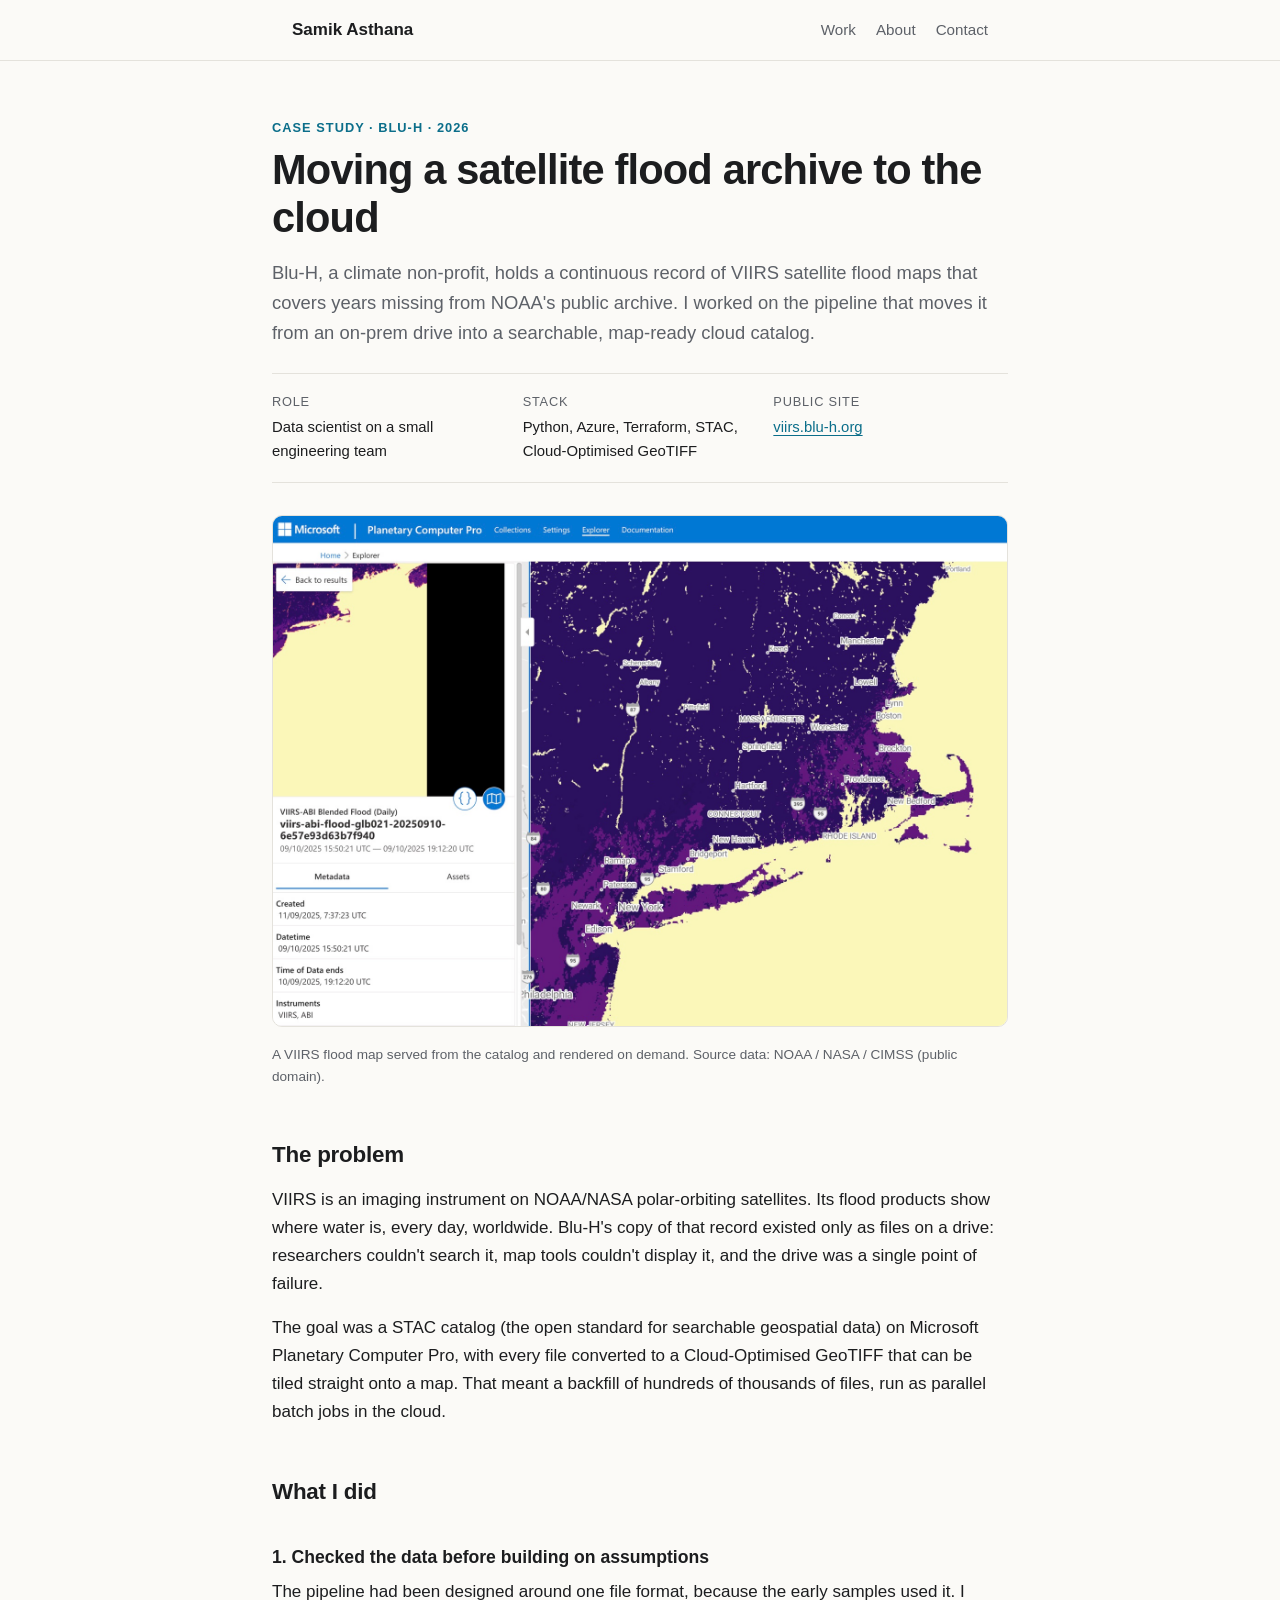
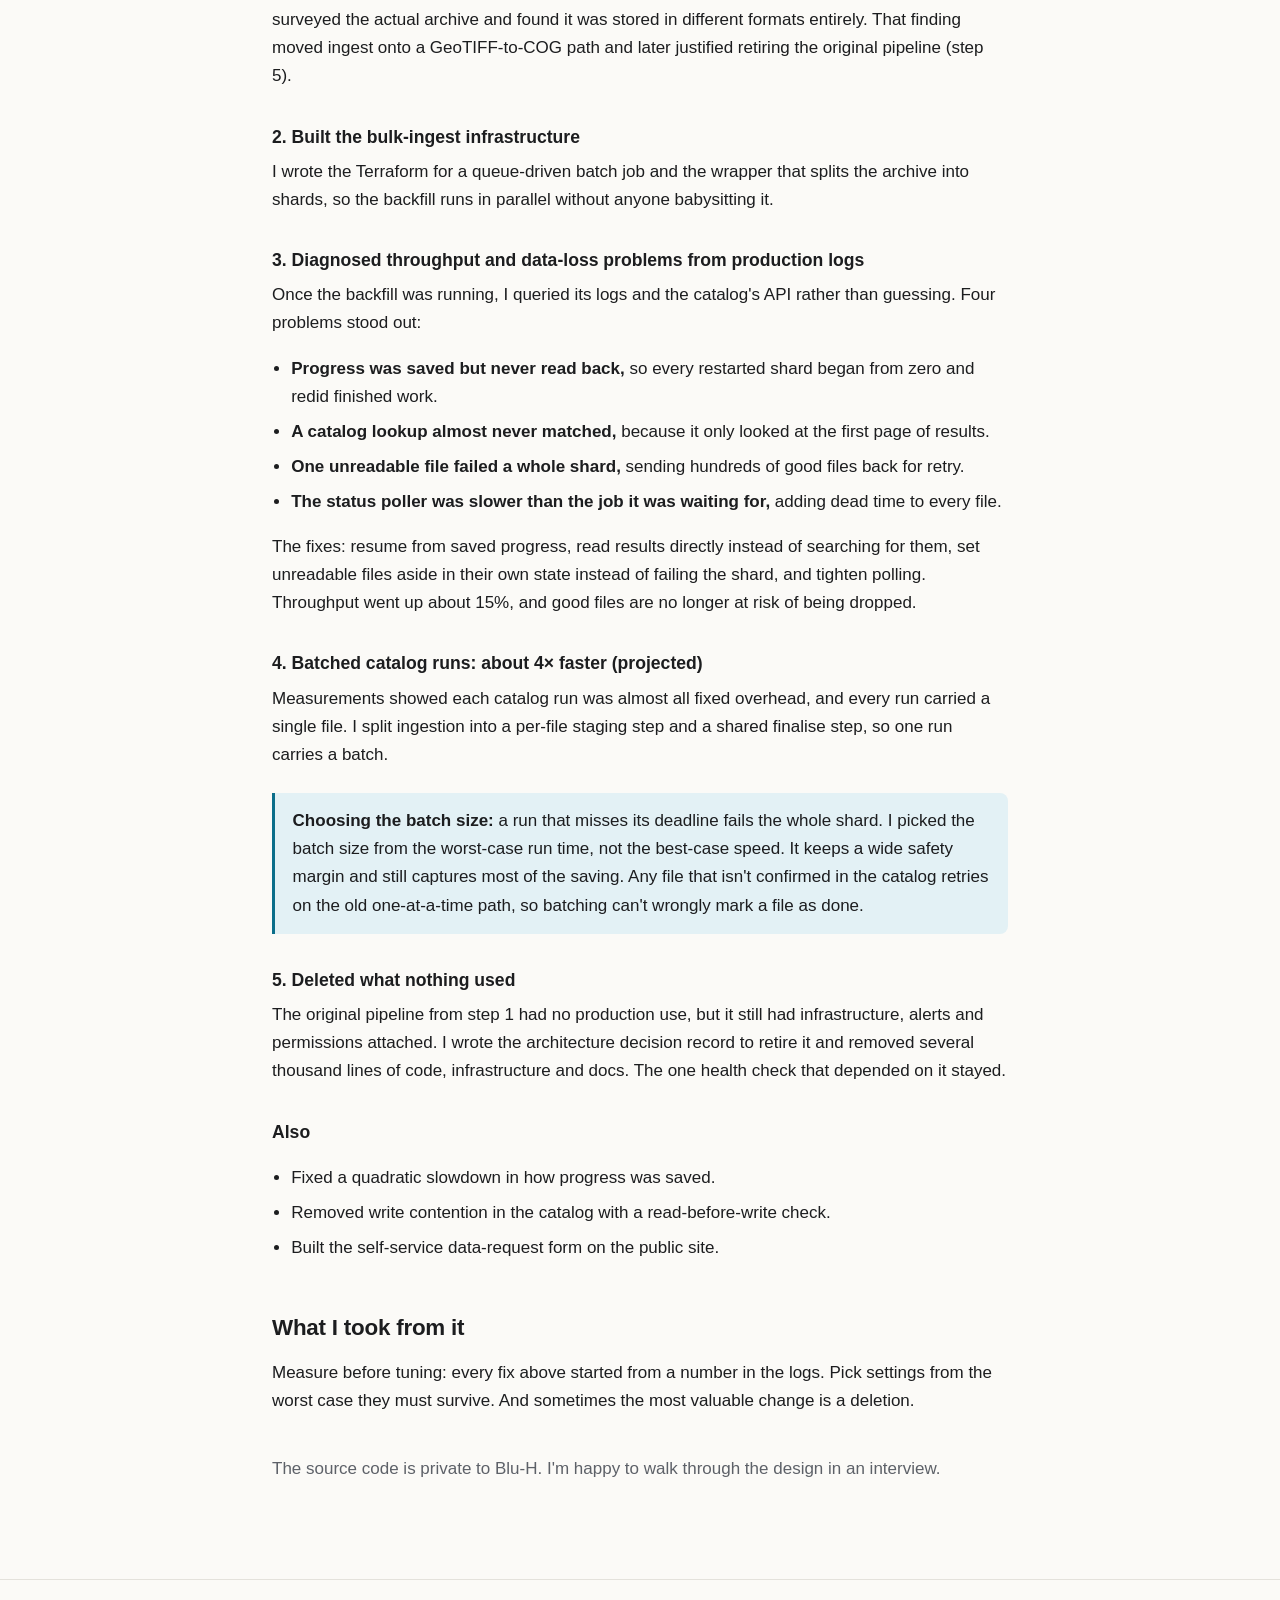
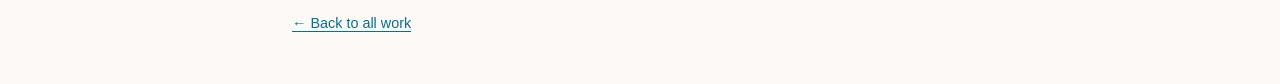
==== projects/viirs.html @ 86e8bbc4 "Portfolio site with VIIRS case study Co-Authored-By: Claude Opus 5.5 <noreply@anthropic.com>" ====
<!doctype html>
<html lang="en">
<head>
  <meta charset="utf-8">
  <meta name="viewport" content="width=device-width, initial-scale=1">
  <title>VIIRS Archive Migration · Samik Asthana</title>
  <meta name="description" content="Case study: a bulk ingestion pipeline moving a VIIRS satellite flood archive into a cloud STAC catalog.">
  <link rel="stylesheet" href="../assets/style.css">
</head>
<body>
  <header class="site-header">
    <div class="wrap">
      <a class="name" href="../">Samik Asthana</a>
      <nav>
        <a href="../#work">Work</a>
        <a href="../#about">About</a>
        <a href="../#contact">Contact</a>
      </nav>
    </div>
  </header>

  <main class="wrap case">
    <div class="eyebrow">Case study · Blu-H · 2026</div>
    <h1>Moving a satellite flood archive to the cloud</h1>
    <p class="lede">
      Blu-H, a climate non-profit, holds a continuous record of VIIRS satellite flood maps that covers
      years missing from NOAA's public archive. I worked on the pipeline that moves it from an on-prem
      drive into a searchable, map-ready cloud catalog.
    </p>

    <dl class="meta">
      <div><dt>Role</dt><dd>Data scientist on a small engineering team</dd></div>
      <div><dt>Stack</dt><dd>Python, Azure, Terraform, STAC, Cloud-Optimised GeoTIFF</dd></div>
      <div><dt>Public site</dt><dd><a href="https://viirs.blu-h.org">viirs.blu-h.org</a></dd></div>
    </dl>

    <figure>
      <img src="../assets/viirs-flood-explorer.jpg" width="1600" height="1112"
           alt="VIIRS-ABI blended flood map rendered over the US Northeast in the Planetary Computer Pro Explorer">
      <figcaption>A VIIRS flood map served from the catalog and rendered on demand. Source data: NOAA / NASA / CIMSS (public domain).</figcaption>
    </figure>

    <h2>The problem</h2>
    <p>
      VIIRS is an imaging instrument on NOAA/NASA polar-orbiting satellites. Its flood products show where
      water is, every day, worldwide. Blu-H's copy of that record existed only as files on a drive:
      researchers couldn't search it, map tools couldn't display it, and the drive was a single point of
      failure.
    </p>
    <p>
      The goal was a STAC catalog (the open standard for searchable geospatial data) on Microsoft
      Planetary Computer Pro, with every file converted to a Cloud-Optimised GeoTIFF that can be tiled
      straight onto a map. That meant a backfill of hundreds of thousands of files, run as parallel batch
      jobs in the cloud.
    </p>

    <h2>What I did</h2>

    <h3>1. Checked the data before building on assumptions</h3>
    <p>
      The pipeline had been designed around one file format, because the early samples used it. I surveyed
      the actual archive and found it was stored in different formats entirely. That finding moved ingest
      onto a GeoTIFF-to-COG path and later justified retiring the original pipeline (step 5).
    </p>

    <h3>2. Built the bulk-ingest infrastructure</h3>
    <p>
      I wrote the Terraform for a queue-driven batch job and the wrapper that splits the archive into
      shards, so the backfill runs in parallel without anyone babysitting it.
    </p>

    <h3>3. Diagnosed throughput and data-loss problems from production logs</h3>
    <p>
      Once the backfill was running, I queried its logs and the catalog's API rather than guessing. Four
      problems stood out:
    </p>
    <ul>
      <li><strong>Progress was saved but never read back,</strong> so every restarted shard began from
        zero and redid finished work.</li>
      <li><strong>A catalog lookup almost never matched,</strong> because it only looked at the first page
        of results.</li>
      <li><strong>One unreadable file failed a whole shard,</strong> sending hundreds of good files back
        for retry.</li>
      <li><strong>The status poller was slower than the job it was waiting for,</strong> adding dead time
        to every file.</li>
    </ul>
    <p>
      The fixes: resume from saved progress, read results directly instead of searching for them, set
      unreadable files aside in their own state instead of failing the shard, and tighten polling.
      Throughput went up about 15%, and good files are no longer at risk of being dropped.
    </p>

    <h3>4. Batched catalog runs: about 4× faster (projected)</h3>
    <p>
      Measurements showed each catalog run was almost all fixed overhead, and every run carried a single
      file. I split ingestion into a per-file staging step and a shared finalise step, so one run carries
      a batch.
    </p>
    <div class="callout">
      <p>
        <strong>Choosing the batch size:</strong> a run that misses its deadline fails the whole shard. I
        picked the batch size from the worst-case run time, not the best-case speed. It keeps a wide safety
        margin and still captures most of the saving. Any file that isn't confirmed in the catalog retries
        on the old one-at-a-time path, so batching can't wrongly mark a file as done.
      </p>
    </div>

    <h3>5. Deleted what nothing used</h3>
    <p>
      The original pipeline from step 1 had no production use, but it still had infrastructure, alerts
      and permissions attached. I wrote the architecture decision record to retire it and removed several
      thousand lines of code, infrastructure and docs. The one health check that depended on it stayed.
    </p>

    <h3>Also</h3>
    <ul>
      <li>Fixed a quadratic slowdown in how progress was saved.</li>
      <li>Removed write contention in the catalog with a read-before-write check.</li>
      <li>Built the self-service data-request form on the public site.</li>
    </ul>

    <h2>What I took from it</h2>
    <p>
      Measure before tuning: every fix above started from a number in the logs. Pick settings from the
      worst case they must survive. And sometimes the most valuable change is a deletion.
    </p>

    <p class="muted" style="margin-top:2.5rem">
      The source code is private to Blu-H. I'm happy to walk through the design in an interview.
    </p>
  </main>

  <footer class="site-footer">
    <div class="wrap"><a href="../">← Back to all work</a></div>
  </footer>
</body>
</html>
---- assets/style.css ----
:root {
  --bg: #fbfaf7;
  --surface: #ffffff;
  --text: #1c1d1f;
  --muted: #5d6168;
  --line: #e4e2dc;
  --accent: #0b6e8a;
  --accent-soft: #e3f1f5;
  --max: 46rem;
}

@media (prefers-color-scheme: dark) {
  :root {
    --bg: #121416;
    --surface: #1a1d20;
    --text: #e8e9ea;
    --muted: #a0a5ab;
    --line: #2b2f33;
    --accent: #5cc3df;
    --accent-soft: #15303a;
  }
}

* { box-sizing: border-box; }

html { -webkit-text-size-adjust: 100%; }

body {
  margin: 0;
  background: var(--bg);
  color: var(--text);
  font: 17px/1.65 -apple-system, BlinkMacSystemFont, "Segoe UI", Inter, Roboto, sans-serif;
}

a { color: var(--accent); text-underline-offset: 3px; }
a:hover { text-decoration-thickness: 2px; }

.wrap { max-width: var(--max); margin: 0 auto; padding: 0 1.25rem; }

/* Header */
.site-header { border-bottom: 1px solid var(--line); }
.site-header .wrap {
  display: flex; justify-content: space-between; align-items: center;
  height: 3.75rem; gap: 1rem;
}
.site-header .name { font-weight: 650; color: var(--text); text-decoration: none; }
.site-header nav { display: flex; gap: 1.25rem; font-size: 0.95rem; }
.site-header nav a { color: var(--muted); text-decoration: none; }
.site-header nav a:hover { color: var(--text); }

/* Type */
h1 { font-size: clamp(1.9rem, 5vw, 2.6rem); line-height: 1.15; letter-spacing: -0.02em; margin: 0 0 1rem; }
h2 { font-size: 1.4rem; letter-spacing: -0.01em; margin: 3rem 0 0.75rem; }
h3 { font-size: 1.1rem; margin: 2rem 0 0.4rem; }
p { margin: 0 0 1rem; }
.lede { font-size: 1.15rem; color: var(--muted); }
.eyebrow {
  font-size: 0.8rem; font-weight: 600; letter-spacing: 0.08em;
  text-transform: uppercase; color: var(--accent); margin-bottom: 0.5rem;
}
.muted { color: var(--muted); }
code { font-size: 0.9em; background: var(--accent-soft); padding: 0.1em 0.35em; border-radius: 4px; }

/* Hero */
.hero { padding: 4.5rem 0 2.5rem; }
.links { display: flex; flex-wrap: wrap; gap: 0.6rem; margin-top: 1.5rem; }
.btn {
  display: inline-block; padding: 0.5rem 1rem; border-radius: 8px;
  border: 1px solid var(--line); background: var(--surface);
  color: var(--text); text-decoration: none; font-size: 0.95rem; font-weight: 500;
}
.btn:hover { border-color: var(--accent); }
.btn.primary { background: var(--accent); border-color: var(--accent); color: var(--bg); }

/* Project card */
.project {
  display: block; margin: 1.25rem 0 0; border: 1px solid var(--line); border-radius: 12px;
  background: var(--surface); overflow: hidden; color: inherit; text-decoration: none;
  transition: border-color 0.15s;
}
.project:hover { border-color: var(--accent); }
.project img { display: block; width: 100%; height: auto; border-bottom: 1px solid var(--line); }
.project .body { padding: 1.25rem 1.4rem 1.4rem; }
.project h3 { margin: 0 0 0.4rem; font-size: 1.25rem; }
.project .more { color: var(--accent); font-weight: 550; }

/* Tags */
.tags { display: flex; flex-wrap: wrap; gap: 0.4rem; margin: 0.9rem 0; padding: 0; list-style: none; }
.tags li {
  font-size: 0.8rem; padding: 0.15rem 0.6rem; border-radius: 999px;
  background: var(--accent-soft); color: var(--text);
}

/* Stats */
.stats {
  display: grid; grid-template-columns: repeat(auto-fit, minmax(10rem, 1fr));
  gap: 0.75rem; margin: 1.5rem 0;
}
.stat { border: 1px solid var(--line); border-radius: 10px; padding: 0.9rem 1rem; background: var(--surface); }
.stat b { display: block; font-size: 1.45rem; letter-spacing: -0.01em; }
.stat span { font-size: 0.88rem; color: var(--muted); line-height: 1.4; display: block; }

/* Case study */
.case { padding: 3.5rem 0 1rem; }
.meta {
  display: grid; grid-template-columns: repeat(auto-fit, minmax(12rem, 1fr));
  gap: 1rem; padding: 1.1rem 0; margin: 1.5rem 0;
  border-top: 1px solid var(--line); border-bottom: 1px solid var(--line); font-size: 0.93rem;
}
.meta dt { color: var(--muted); font-size: 0.8rem; text-transform: uppercase; letter-spacing: 0.06em; }
.meta dd { margin: 0.15rem 0 0; }
figure { margin: 2rem 0; }
figure img { width: 100%; height: auto; border-radius: 10px; border: 1px solid var(--line); }
figcaption { font-size: 0.85rem; color: var(--muted); margin-top: 0.5rem; }
.case ul { padding-left: 1.2rem; }
.case li { margin-bottom: 0.45rem; }
.callout {
  border-left: 3px solid var(--accent); background: var(--accent-soft);
  padding: 0.9rem 1.1rem; border-radius: 0 8px 8px 0; margin: 1.5rem 0;
}
.callout p:last-child { margin: 0; }

/* Footer */
.site-footer { border-top: 1px solid var(--line); margin-top: 4rem; padding: 2rem 0 3rem; font-size: 0.9rem; color: var(--muted); }

@media (max-width: 30rem) {
  body { font-size: 16px; }
  .site-header nav { gap: 0.9rem; }
  .hero { padding-top: 3rem; }
}
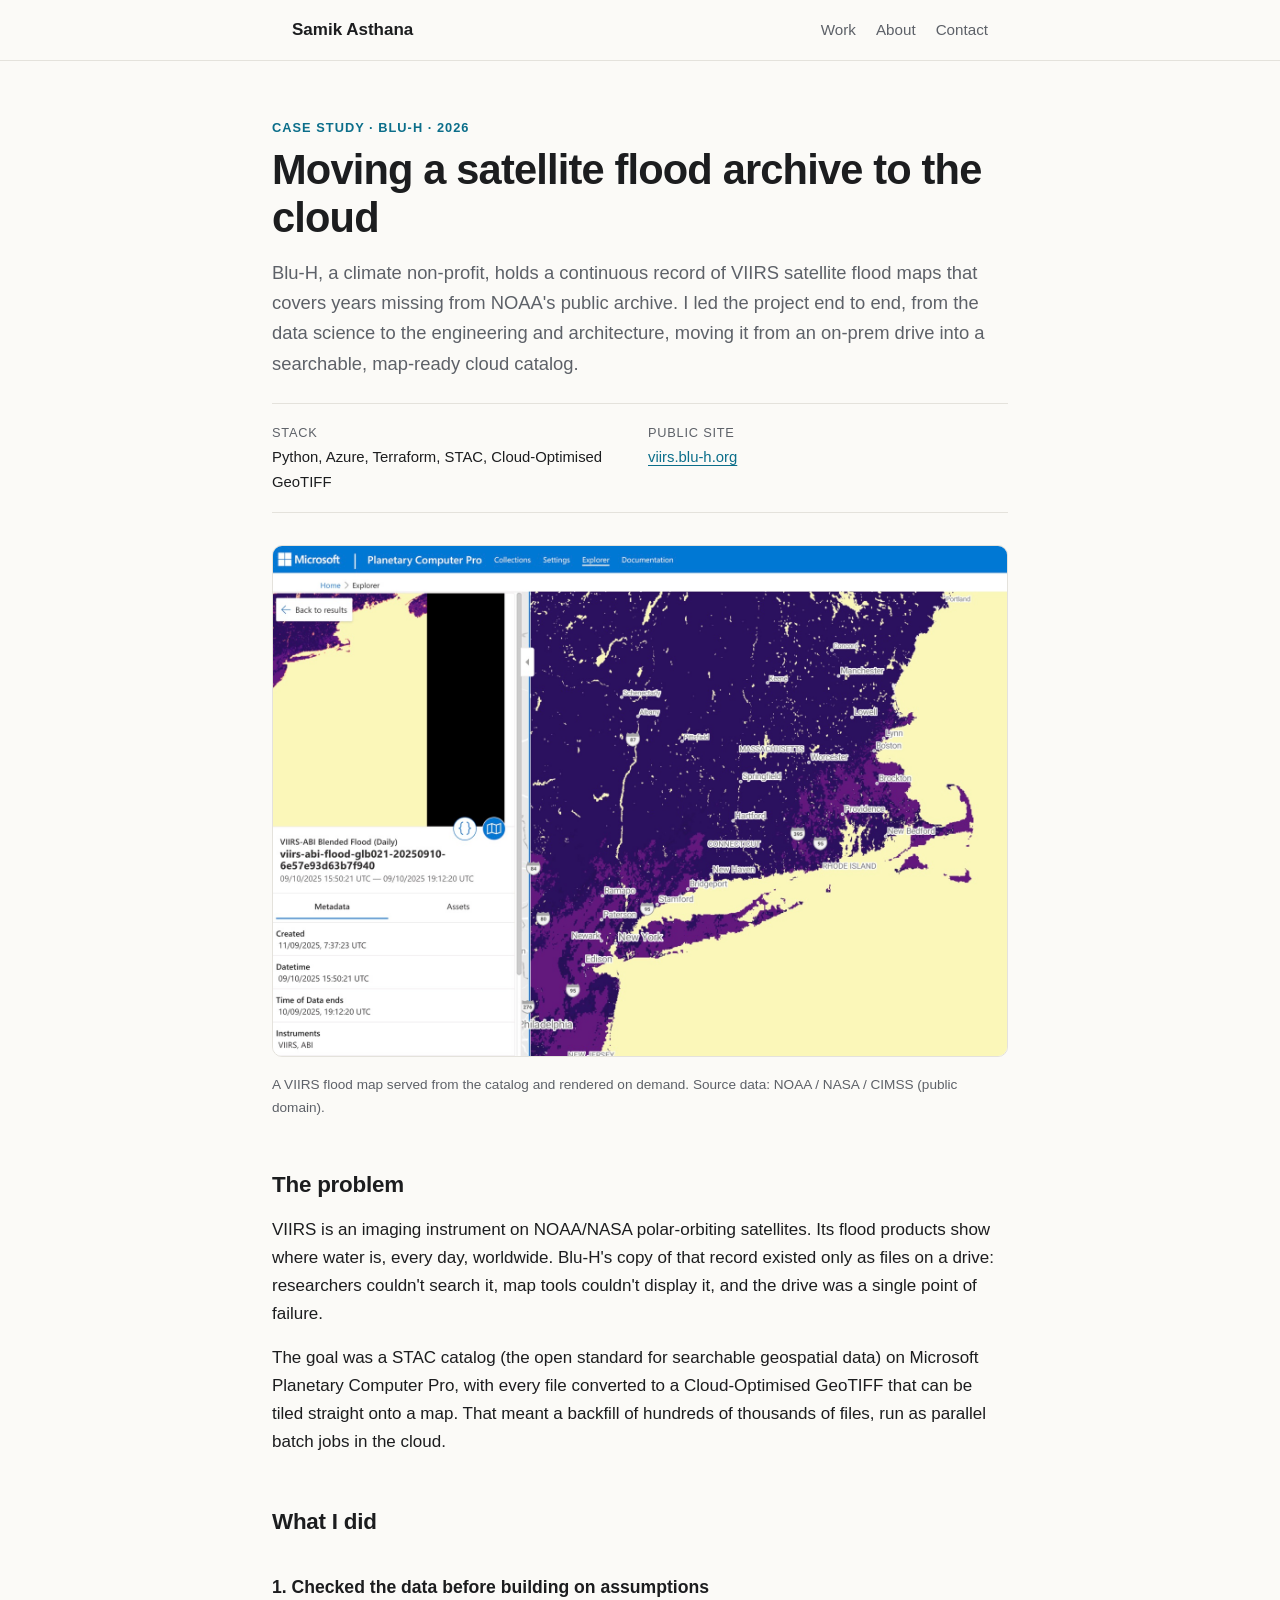
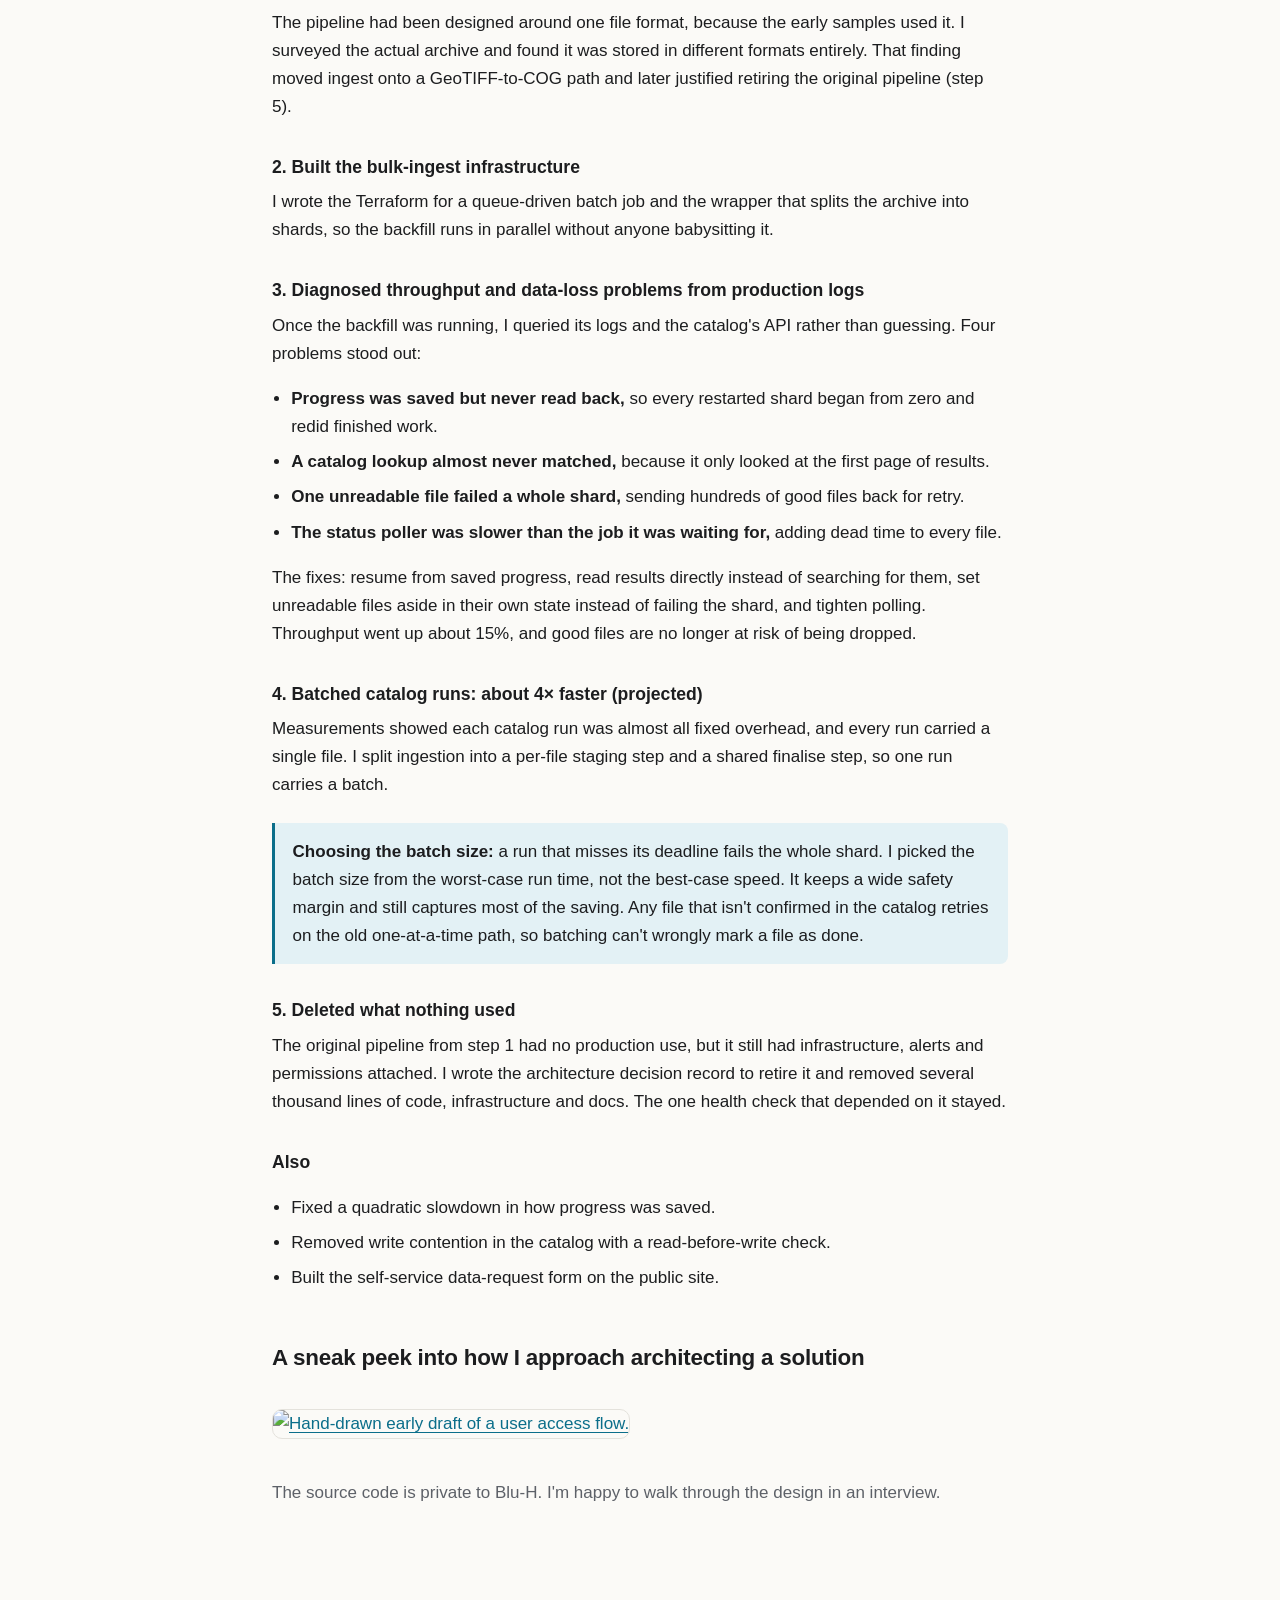
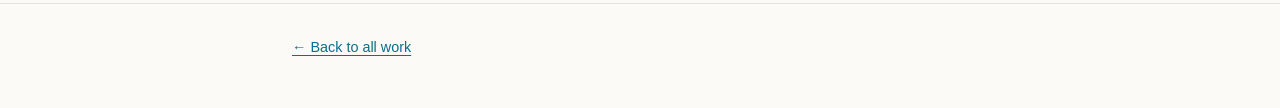
==== commit feab2c74: "Describe the VIIRS work as leading the project, without job titles Drops the "data scientist" labels" ====
--- a/projects/viirs.html
+++ b/projects/viirs.html
@@ -24,12 +24,12 @@
     <h1>Moving a satellite flood archive to the cloud</h1>
     <p class="lede">
       Blu-H, a climate non-profit, holds a continuous record of VIIRS satellite flood maps that covers
-      years missing from NOAA's public archive. I worked on the pipeline that moves it from an on-prem
-      drive into a searchable, map-ready cloud catalog.
+      years missing from NOAA's public archive. I led the project end to end, from the data science to
+      the engineering and architecture, moving it from an on-prem drive into a searchable, map-ready
+      cloud catalog.
     </p>
 
     <dl class="meta">
-      <div><dt>Role</dt><dd>Data scientist on a small engineering team</dd></div>
       <div><dt>Stack</dt><dd>Python, Azure, Terraform, STAC, Cloud-Optimised GeoTIFF</dd></div>
       <div><dt>Public site</dt><dd><a href="https://viirs.blu-h.org">viirs.blu-h.org</a></dd></div>
     </dl>
@@ -119,11 +119,14 @@
       <li>Built the self-service data-request form on the public site.</li>
     </ul>
 
-    <h2>What I took from it</h2>
-    <p>
-      Measure before tuning: every fix above started from a number in the logs. Pick settings from the
-      worst case they must survive. And sometimes the most valuable change is a deletion.
-    </p>
+    <h2>A sneak peek into how I approach architecting a solution</h2>
+
+    <figure>
+      <a href="../assets/view-access-sketch.jpg">
+        <img src="../assets/view-access-sketch.jpg" width="1500" height="1660" loading="lazy"
+             alt="Hand-drawn early draft of a user access flow.">
+      </a>
+    </figure>
 
     <p class="muted" style="margin-top:2.5rem">
       The source code is private to Blu-H. I'm happy to walk through the design in an interview.
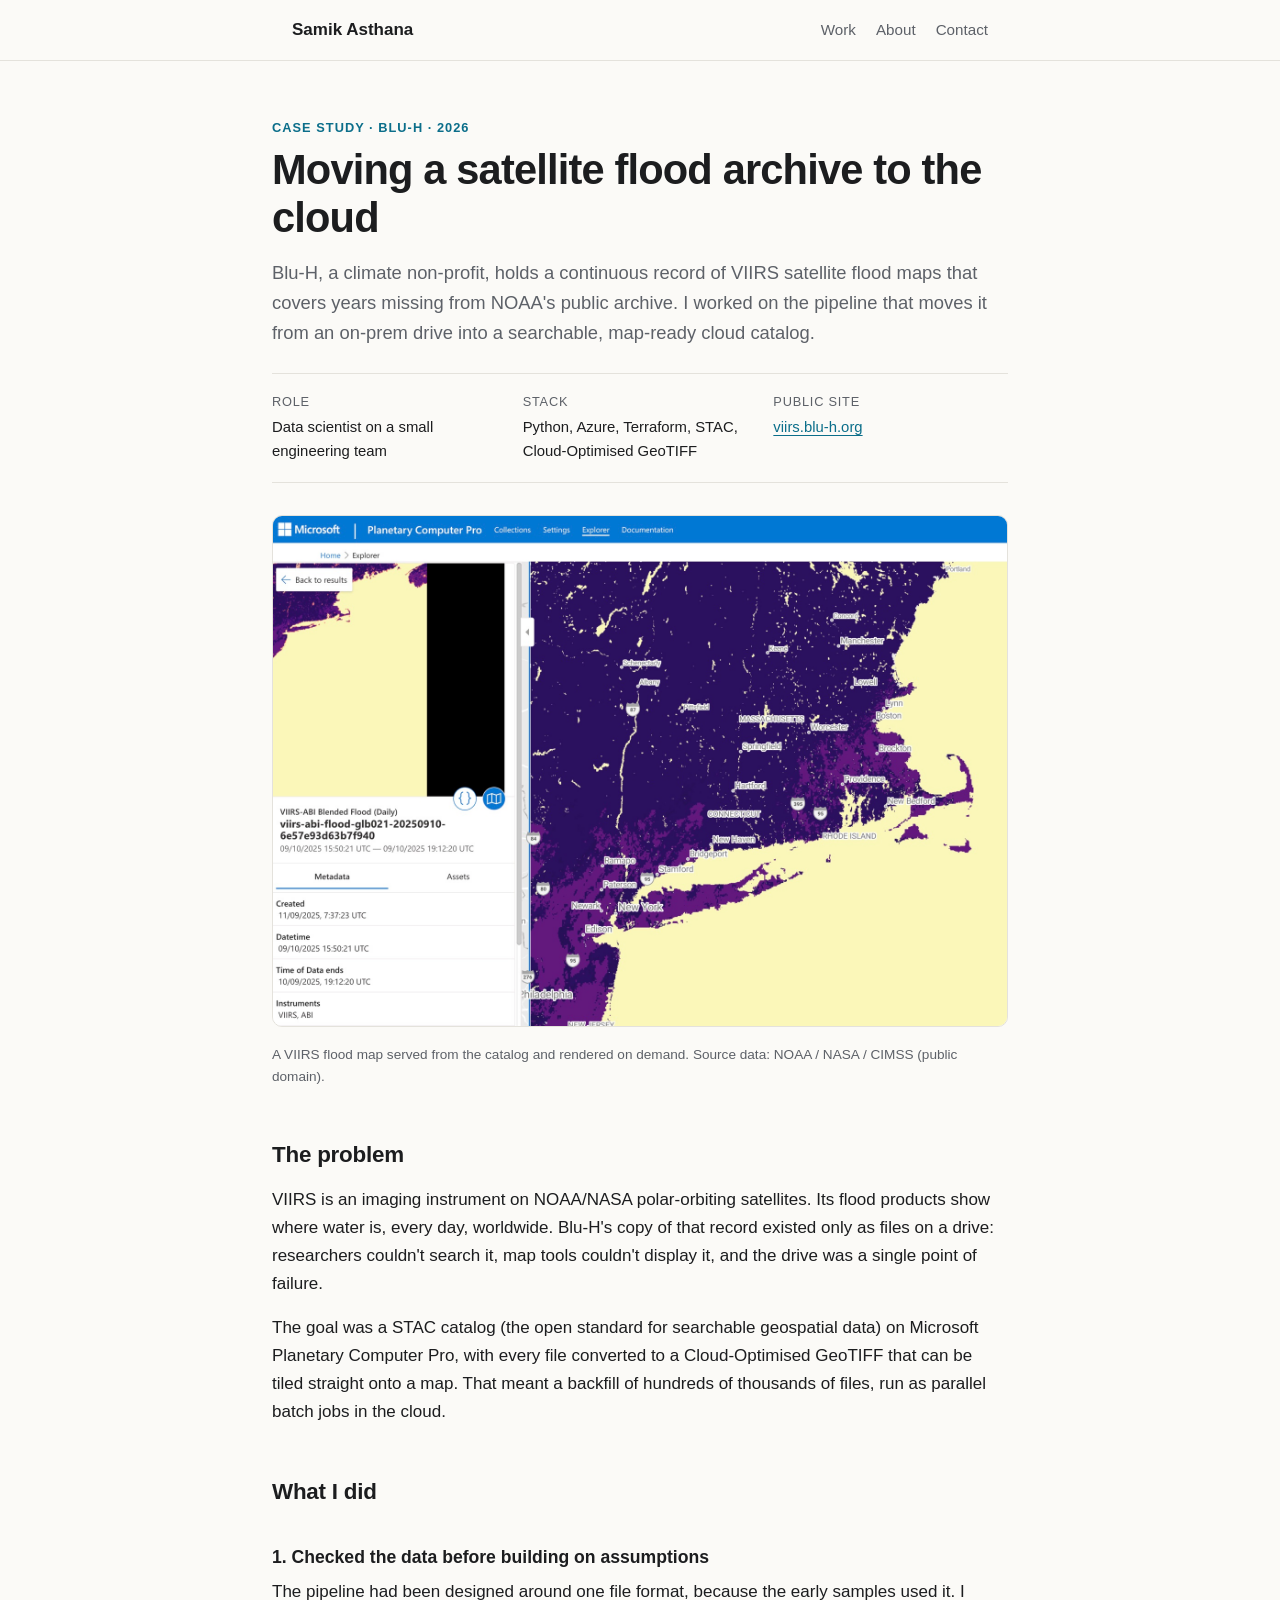
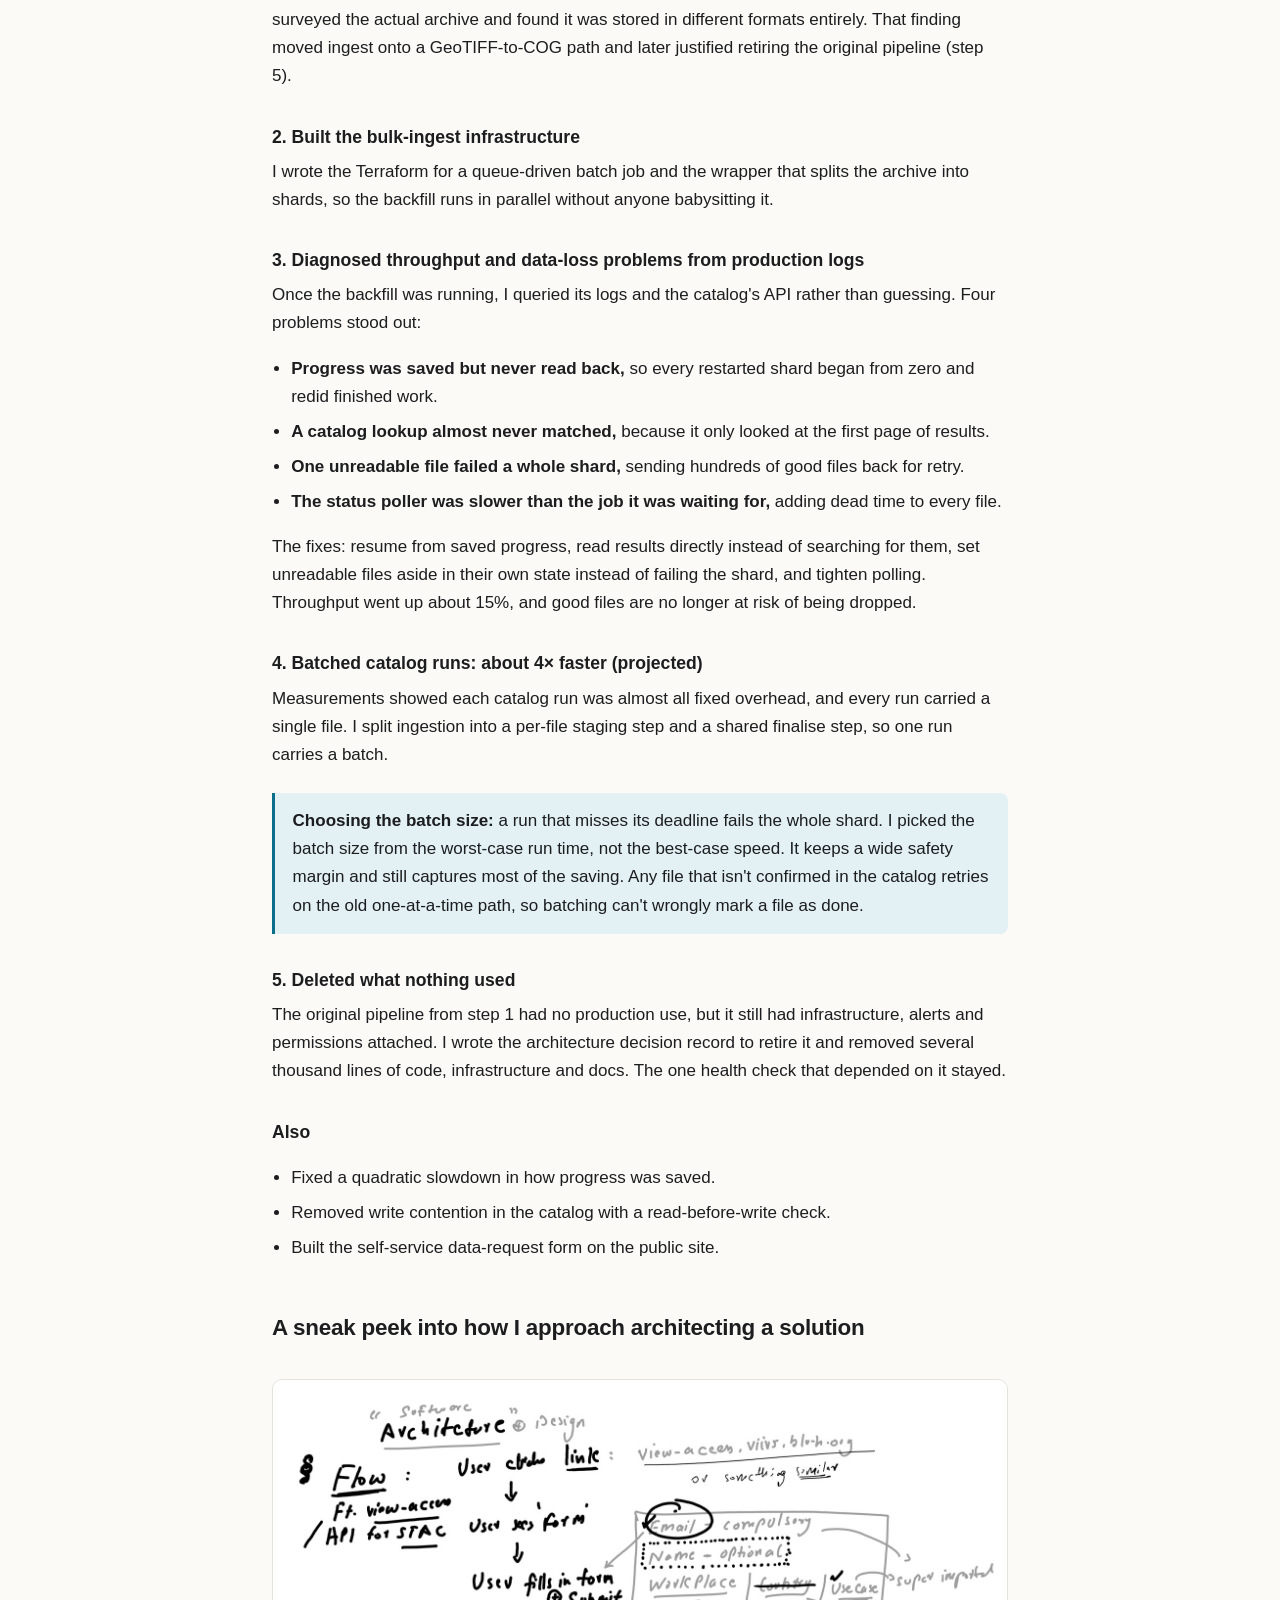
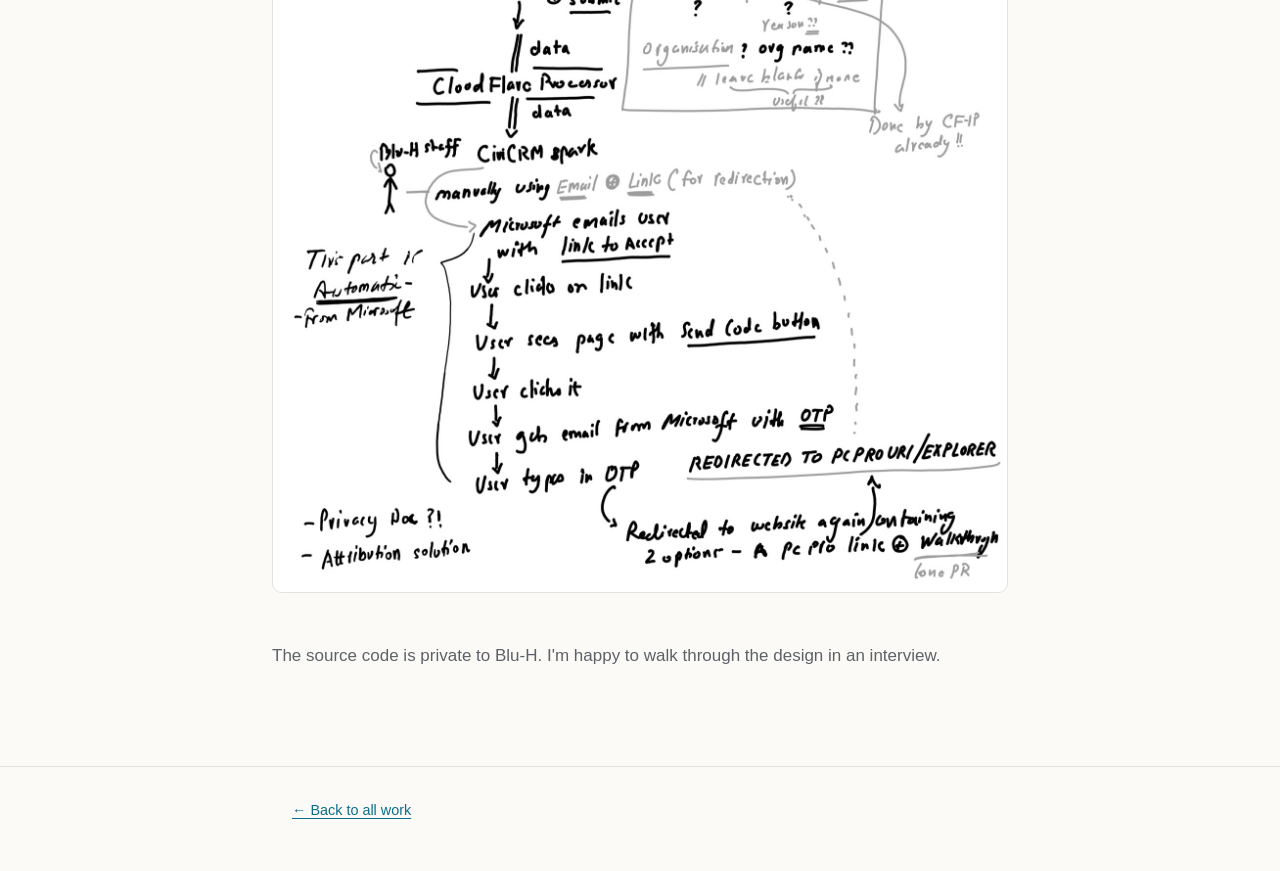
==== commit 8e5cc75c: "Add architecture sketch to VIIRS case study Replaces the "What I took from it" section with a hand-d" ====
--- a/projects/viirs.html
+++ b/projects/viirs.html
@@ -24,12 +24,12 @@
     <h1>Moving a satellite flood archive to the cloud</h1>
     <p class="lede">
       Blu-H, a climate non-profit, holds a continuous record of VIIRS satellite flood maps that covers
-      years missing from NOAA's public archive. I led the project end to end, from the data science to
-      the engineering and architecture, moving it from an on-prem drive into a searchable, map-ready
-      cloud catalog.
+      years missing from NOAA's public archive. I worked on the pipeline that moves it from an on-prem
+      drive into a searchable, map-ready cloud catalog.
     </p>
 
     <dl class="meta">
+      <div><dt>Role</dt><dd>Data scientist on a small engineering team</dd></div>
       <div><dt>Stack</dt><dd>Python, Azure, Terraform, STAC, Cloud-Optimised GeoTIFF</dd></div>
       <div><dt>Public site</dt><dd><a href="https://viirs.blu-h.org">viirs.blu-h.org</a></dd></div>
     </dl>
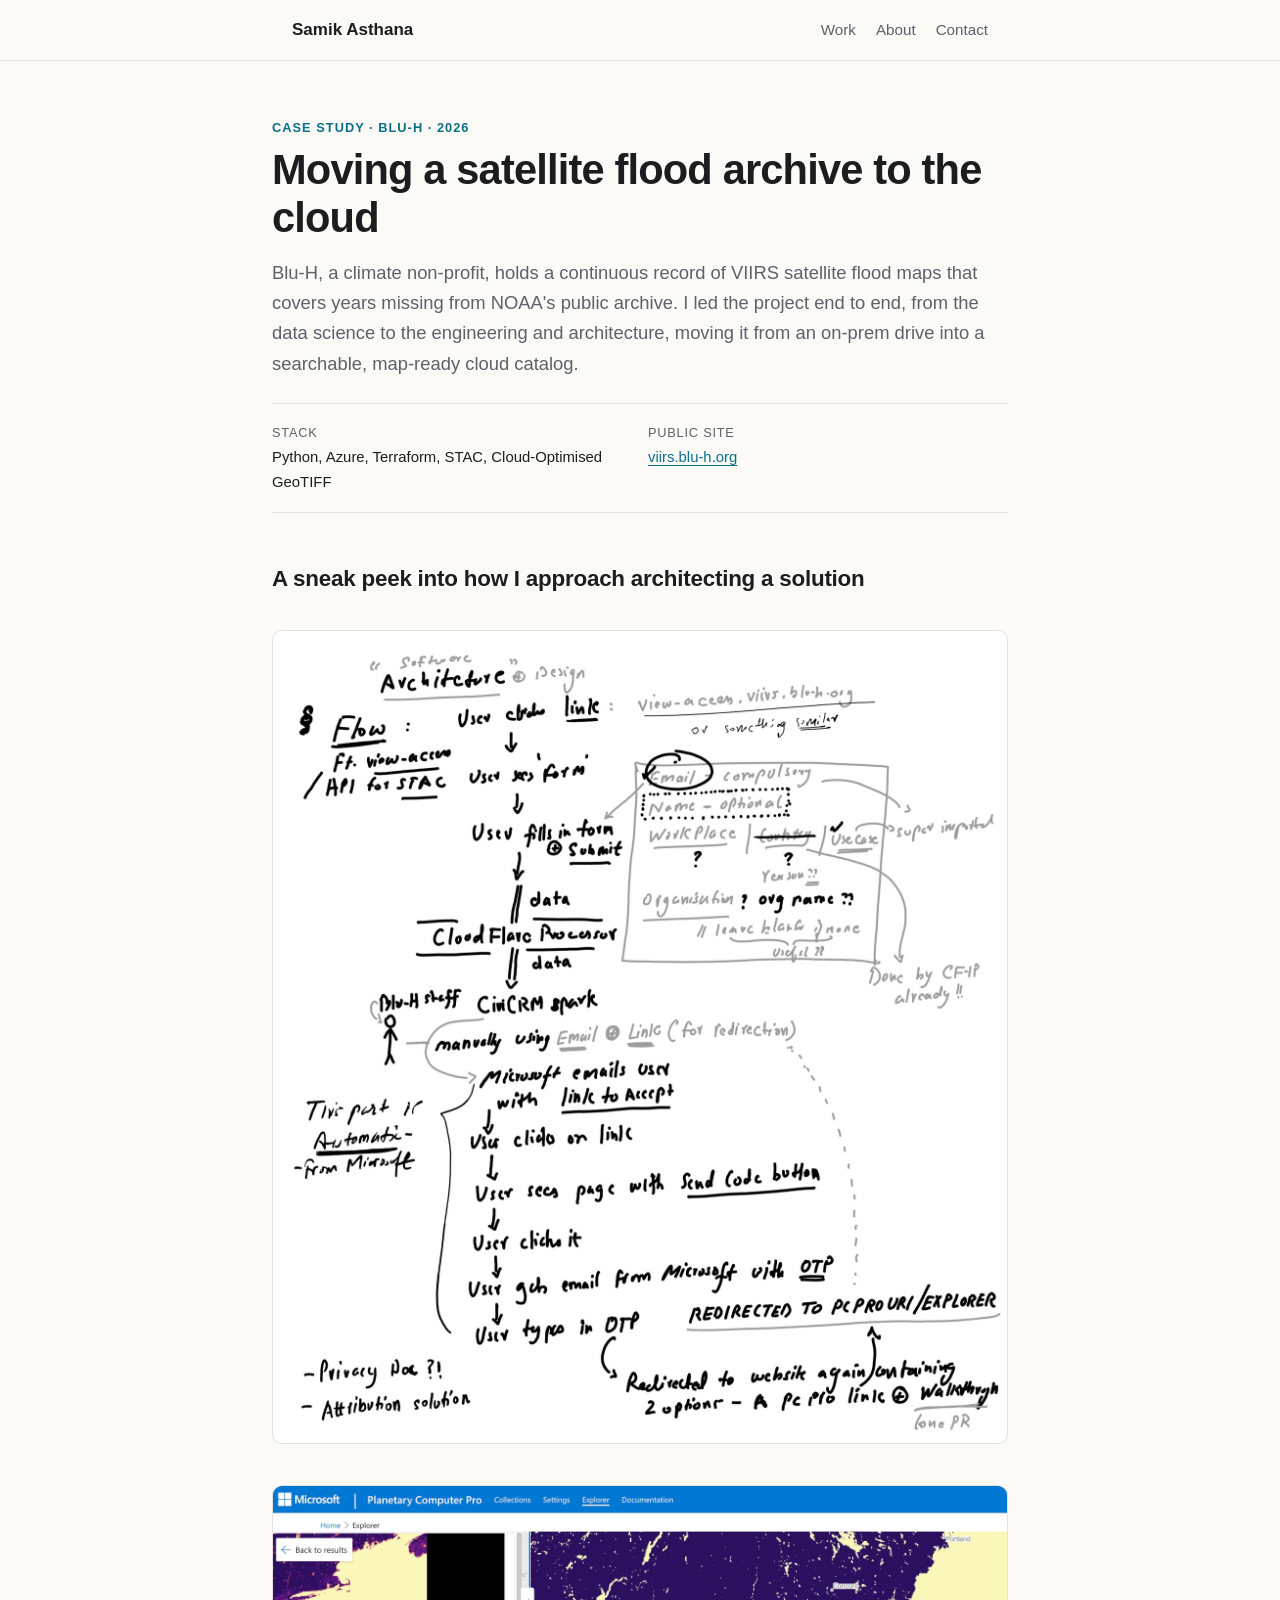
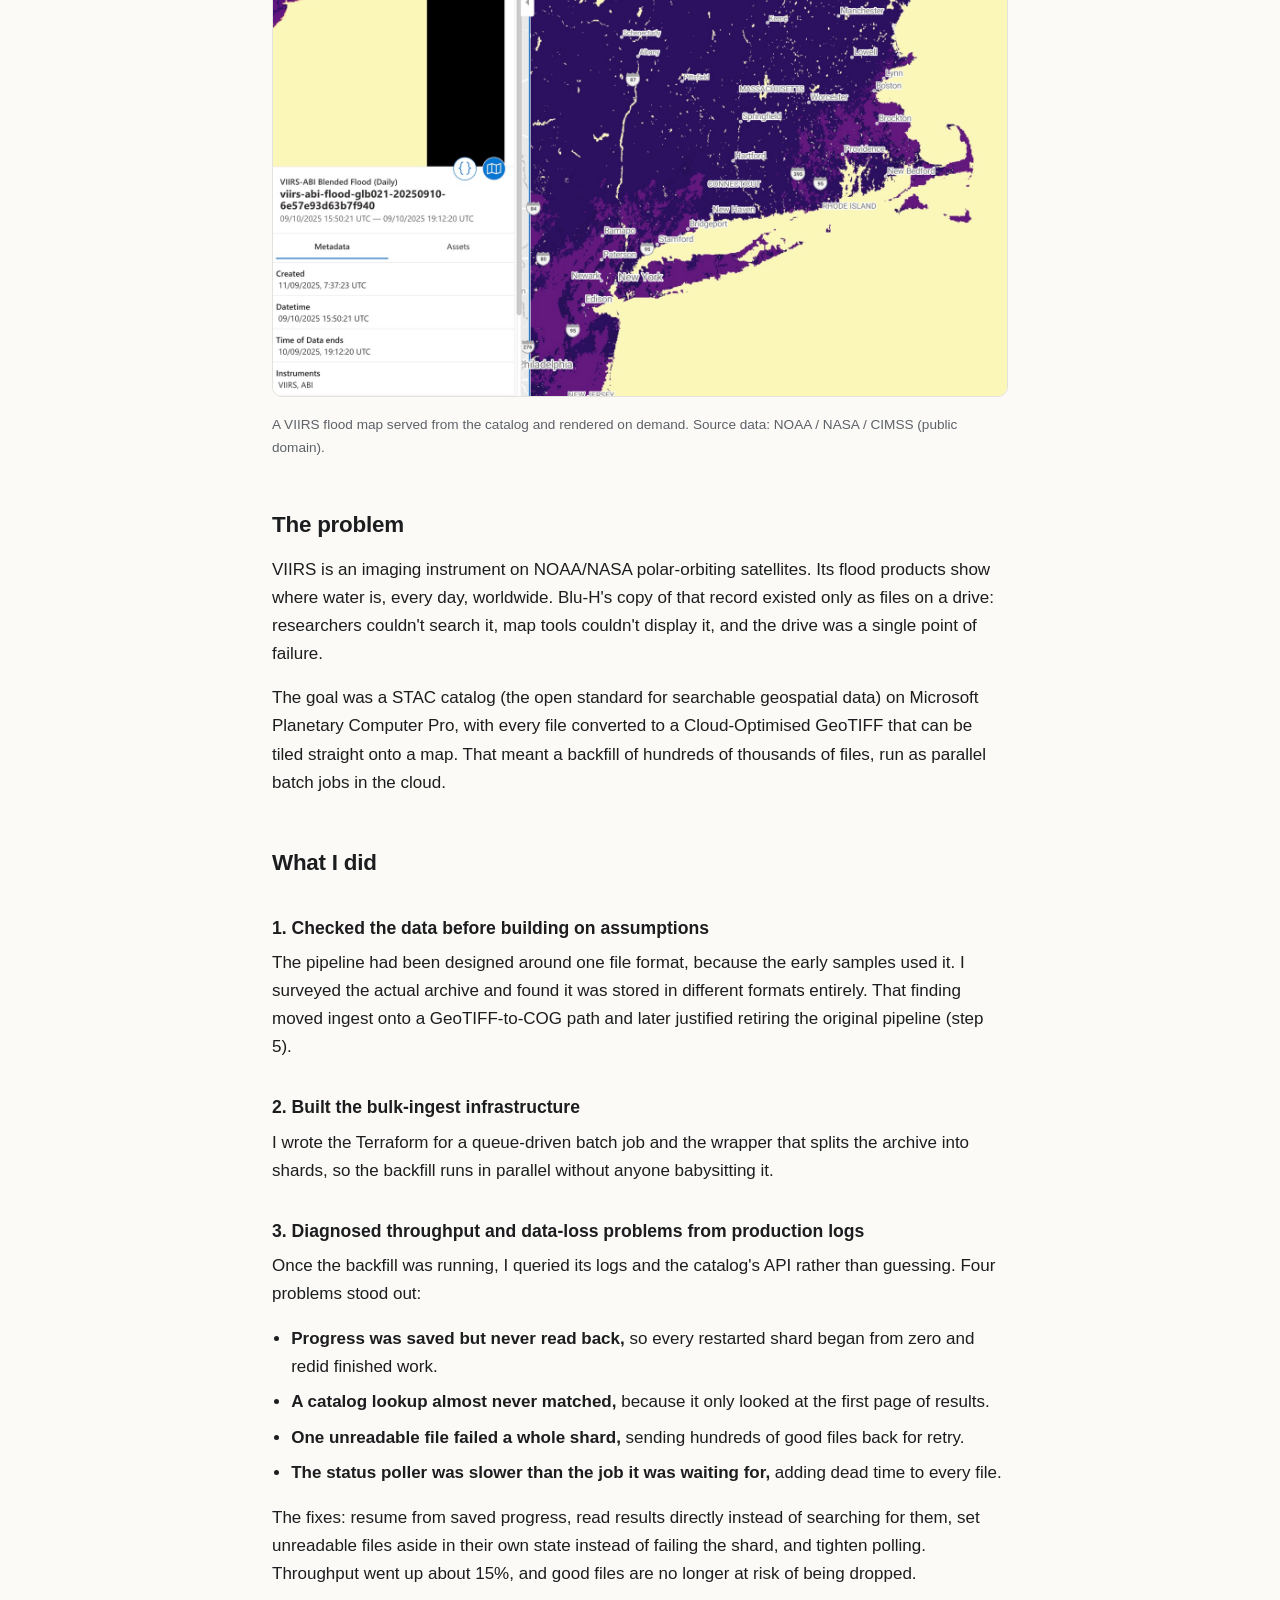
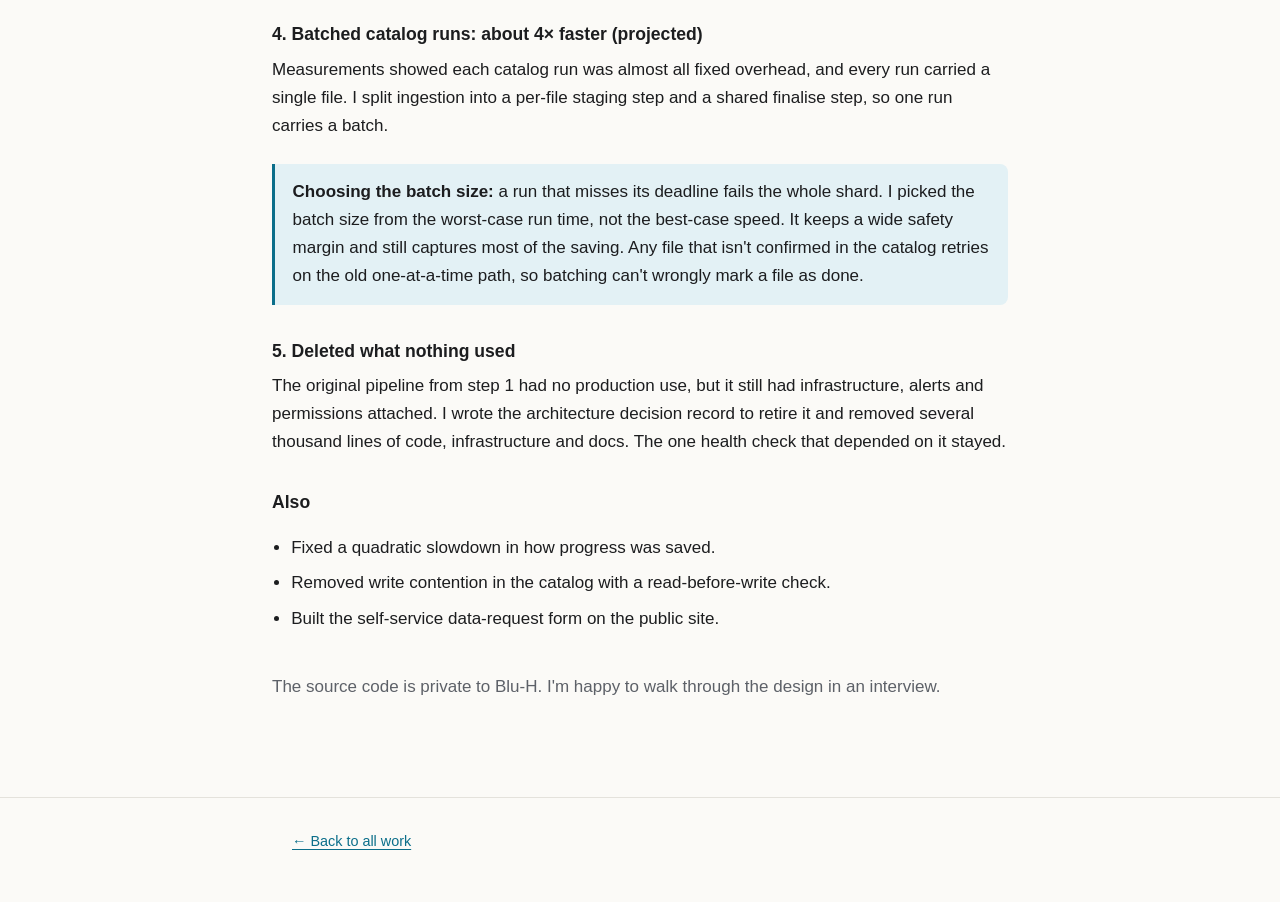
==== commit c0c8d75c: "Move architecture sketch to the top of the VIIRS case study Puts it right after the intro so it show" ====
--- a/projects/viirs.html
+++ b/projects/viirs.html
@@ -24,15 +24,24 @@
     <h1>Moving a satellite flood archive to the cloud</h1>
     <p class="lede">
       Blu-H, a climate non-profit, holds a continuous record of VIIRS satellite flood maps that covers
-      years missing from NOAA's public archive. I worked on the pipeline that moves it from an on-prem
-      drive into a searchable, map-ready cloud catalog.
+      years missing from NOAA's public archive. I led the project end to end, from the data science to
+      the engineering and architecture, moving it from an on-prem drive into a searchable, map-ready
+      cloud catalog.
     </p>
 
     <dl class="meta">
-      <div><dt>Role</dt><dd>Data scientist on a small engineering team</dd></div>
       <div><dt>Stack</dt><dd>Python, Azure, Terraform, STAC, Cloud-Optimised GeoTIFF</dd></div>
       <div><dt>Public site</dt><dd><a href="https://viirs.blu-h.org">viirs.blu-h.org</a></dd></div>
     </dl>
+
+    <h2>A sneak peek into how I approach architecting a solution</h2>
+
+    <figure>
+      <a href="../assets/view-access-sketch.jpg">
+        <img src="../assets/view-access-sketch.jpg" width="1500" height="1660"
+             alt="Hand-drawn early draft of a user access flow.">
+      </a>
+    </figure>
 
     <figure>
       <img src="../assets/viirs-flood-explorer.jpg" width="1600" height="1112"
@@ -119,15 +128,6 @@
       <li>Built the self-service data-request form on the public site.</li>
     </ul>
 
-    <h2>A sneak peek into how I approach architecting a solution</h2>
-
-    <figure>
-      <a href="../assets/view-access-sketch.jpg">
-        <img src="../assets/view-access-sketch.jpg" width="1500" height="1660" loading="lazy"
-             alt="Hand-drawn early draft of a user access flow.">
-      </a>
-    </figure>
-
     <p class="muted" style="margin-top:2.5rem">
       The source code is private to Blu-H. I'm happy to walk through the design in an interview.
     </p>
